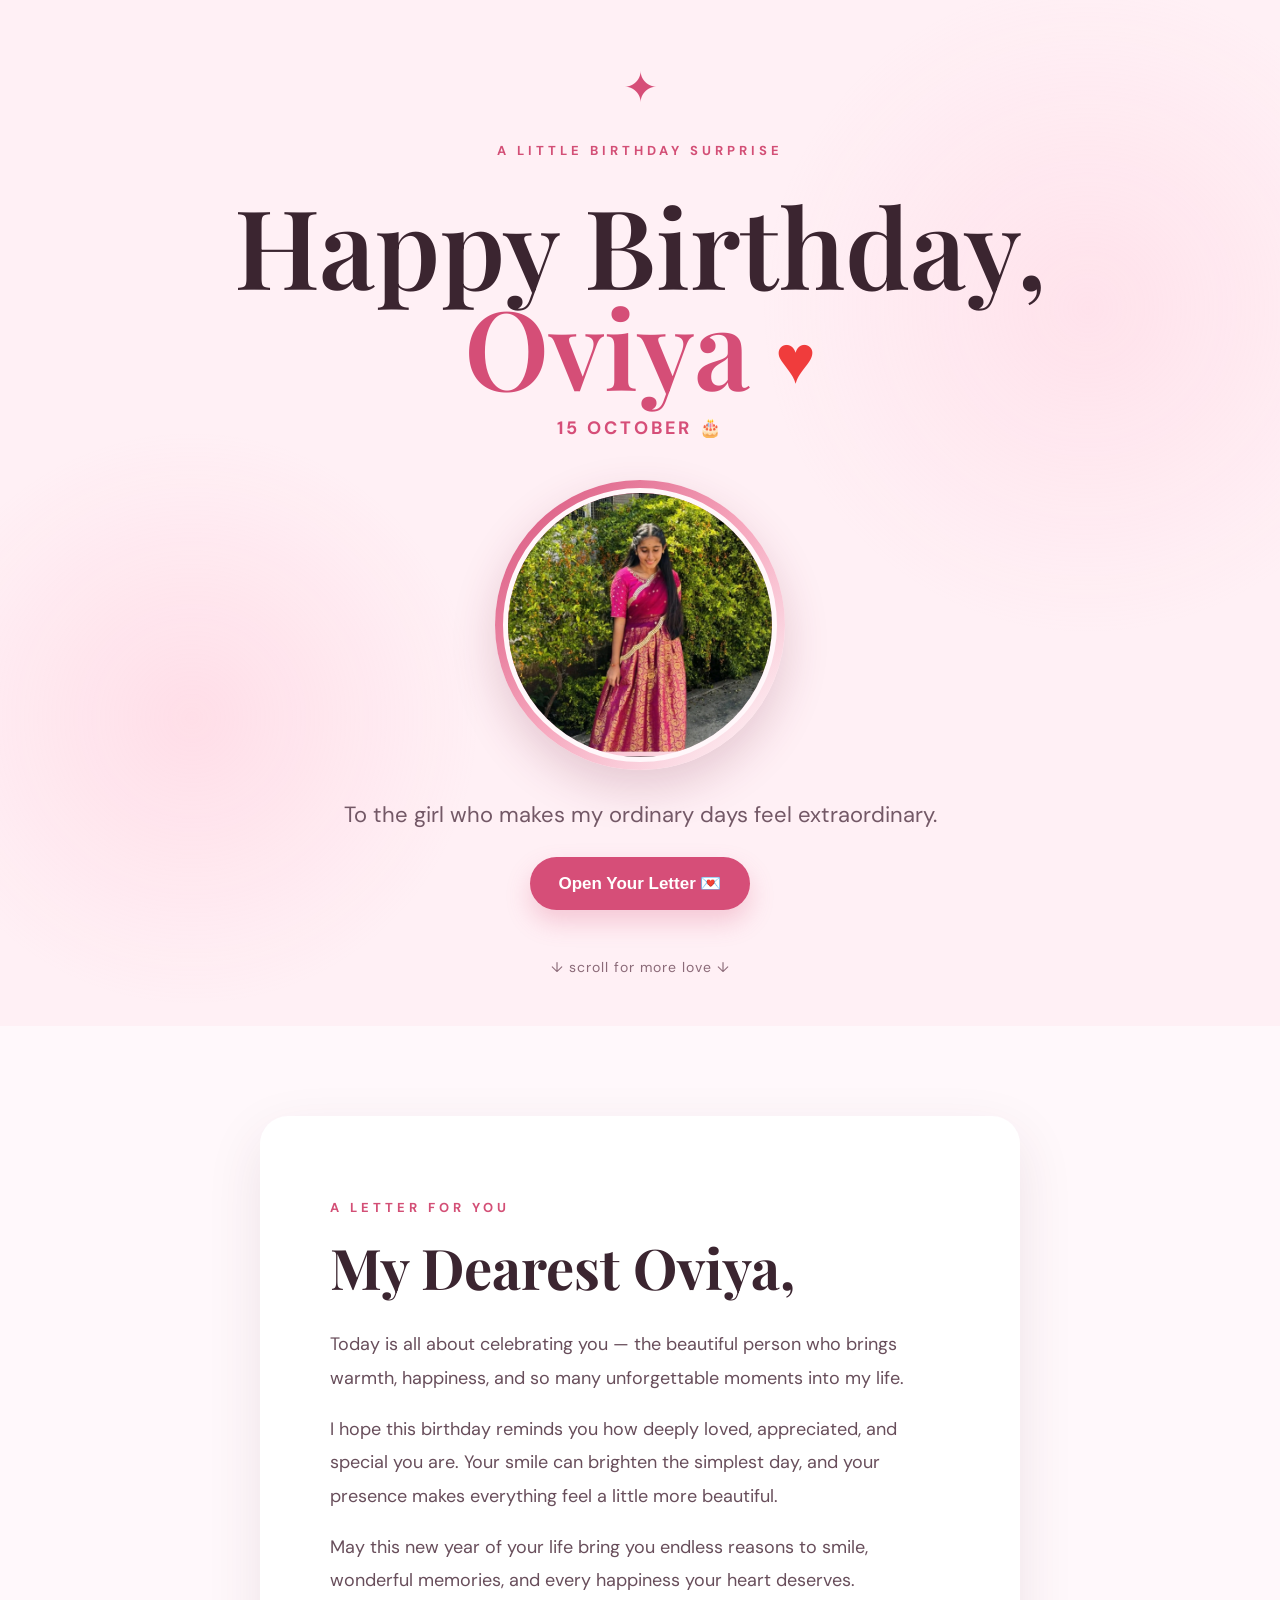
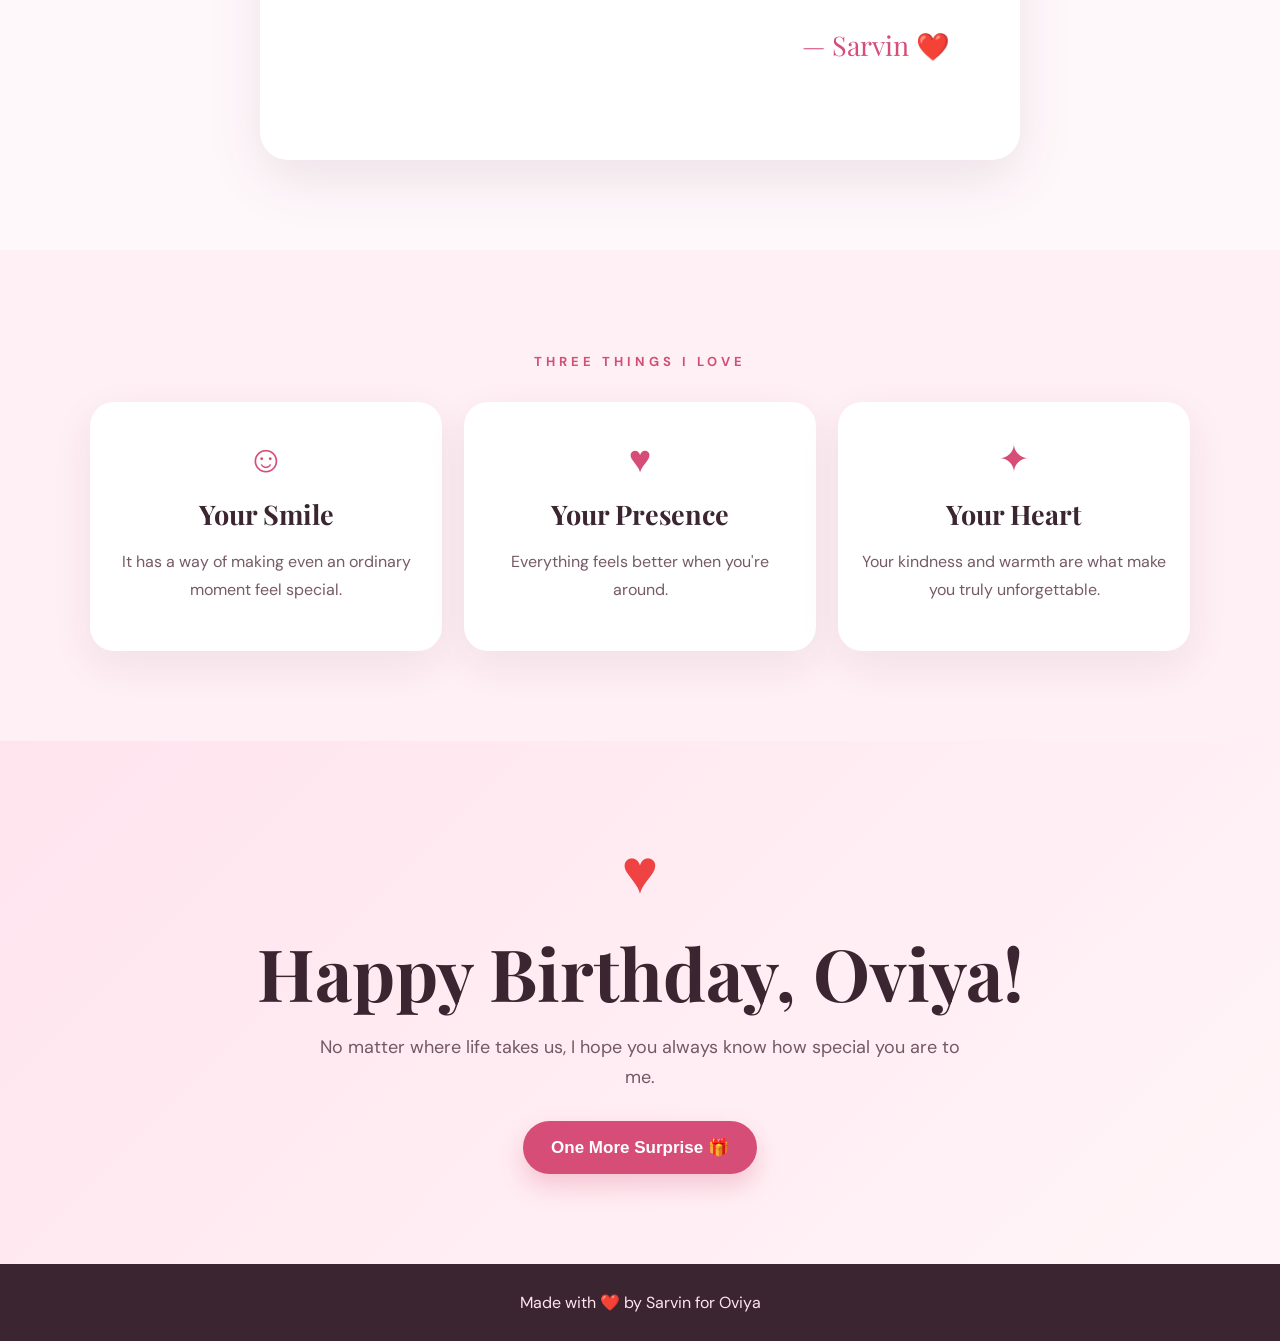
==== index (1).html @ b48a639b "Add files via upload" ====
<!DOCTYPE html>
<html lang="en">
<head>
  <meta charset="UTF-8">
  <meta name="viewport" content="width=device-width, initial-scale=1.0">
  <title>Happy Birthday Oviya ❤️</title>
  <link rel="preconnect" href="https://fonts.googleapis.com">
  <link rel="preconnect" href="https://fonts.gstatic.com" crossorigin>
  <link href="https://fonts.googleapis.com/css2?family=DM+Sans:wght@400;500;600;700&family=Playfair+Display:wght@500;600;700&display=swap" rel="stylesheet">
  <link rel="stylesheet" href="style.css">
</head>
<body>
  <div id="hearts-container" aria-hidden="true"></div>

  <main>
    <section class="hero">
      <div class="sparkle">✦</div>
      <p class="eyebrow">A LITTLE BIRTHDAY SURPRISE</p>

      <h1>Happy Birthday,<br><span>Oviya</span> <span class="big-heart">♥</span></h1>

      <p style="font-size:18px;font-weight:700;letter-spacing:3px;color:#d64e78;margin:8px 0 18px;">15 OCTOBER 🎂</p>

      <div class="photo-frame">
        <img src="oviya-photo.png" alt="Oviya" class="oviya-photo">
      </div>

      <p class="tagline">To the girl who makes my ordinary days feel extraordinary.</p>

      <button class="primary-btn" onclick="openLetter()">Open Your Letter 💌</button>
      <p class="scroll-hint">↓ scroll for more love ↓</p>
    </section>

    <section id="letter" class="letter-section">
      <div class="paper">
        <p class="section-label">A LETTER FOR YOU</p>
        <h2>My Dearest Oviya,</h2>
        <p>
          Today is all about celebrating you — the beautiful person who brings
          warmth, happiness, and so many unforgettable moments into my life.
        </p>
        <p>
          I hope this birthday reminds you how deeply loved, appreciated, and
          special you are. Your smile can brighten the simplest day, and your
          presence makes everything feel a little more beautiful.
        </p>
        <p>
          May this new year of your life bring you endless reasons to smile,
          wonderful memories, and every happiness your heart deserves.
        </p>
        <p class="signature">— Sarvin ❤️</p>
      </div>
    </section>

    <section class="cards-section">
      <p class="section-label">THREE THINGS I LOVE</p>
      <div class="cards">
        <article class="love-card">
          <div class="card-icon">☺</div>
          <h3>Your Smile</h3>
          <p>It has a way of making even an ordinary moment feel special.</p>
        </article>
        <article class="love-card">
          <div class="card-icon">♥</div>
          <h3>Your Presence</h3>
          <p>Everything feels better when you're around.</p>
        </article>
        <article class="love-card">
          <div class="card-icon">✦</div>
          <h3>Your Heart</h3>
          <p>Your kindness and warmth are what make you truly unforgettable.</p>
        </article>
      </div>
    </section>

    <section class="final-section">
      <div class="final-heart">♥</div>
      <h2>Happy Birthday, Oviya!</h2>
      <p>No matter where life takes us, I hope you always know how special you are to me.</p>
      <button class="surprise-btn" onclick="birthdaySurprise()">One More Surprise 🎁</button>
    </section>
  </main>

  <footer>Made with ❤️ by Sarvin for Oviya</footer>

  <div id="surpriseModal" class="modal" role="dialog" aria-modal="true" aria-labelledby="surpriseTitle">
    <div class="modal-card">
      <button class="close-btn" onclick="closeSurprise()" aria-label="Close">×</button>
      <div class="modal-heart">♥</div>
      <h2 id="surpriseTitle">Oviya, you are my favorite chapter. ❤️</h2>
      <p>Happy Birthday to someone who makes life a little more beautiful just by being in it.</p>
    </div>
  </div>

  <script src="script.js"></script>
</body>
</html>
---- style.css ----
* {
  box-sizing: border-box;
}

html {
  scroll-behavior: smooth;
}

body {
  margin: 0;
  background: #fff0f5;
  color: #3b2530;
  font-family: "DM Sans", sans-serif;
  overflow-x: hidden;
}

.hero {
  min-height: 100vh;
  padding: 60px 24px 36px;
  display: flex;
  flex-direction: column;
  align-items: center;
  justify-content: center;
  text-align: center;
  position: relative;
  background:
    radial-gradient(circle at 15% 70%, rgba(255, 169, 194, .25), transparent 22%),
    radial-gradient(circle at 85% 30%, rgba(255, 190, 210, .28), transparent 25%),
    #fff0f5;
}

.sparkle {
  color: #d64e78;
  font-size: 42px;
  margin-bottom: 14px;
  animation: float 3s ease-in-out infinite;
}

.eyebrow,
.section-label {
  letter-spacing: 4px;
  font-weight: 700;
  font-size: 13px;
  color: #d34f76;
}

h1,
h2 {
  font-family: "Playfair Display", serif;
}

h1 {
  font-size: clamp(58px, 10vw, 110px);
  line-height: .92;
  margin: 22px 0 12px;
  font-weight: 600;
}

h1 span:first-of-type {
  color: #d54e77;
}

.big-heart {
  color: #f03c3c;
  font-family: Arial, sans-serif;
  font-size: .62em;
  vertical-align: .12em;
  display: inline-block;
  animation: pulse 1.5s ease-in-out infinite;
}

.photo-frame {
  width: min(290px, 68vw);
  aspect-ratio: 1 / 1;
  border-radius: 50%;
  padding: 8px;
  margin: 22px 0 18px;
  background: linear-gradient(135deg, #d64e78, #f6a6bd, #fff);
  box-shadow: 0 18px 45px rgba(123, 39, 70, .20);
  animation: photoFloat 4s ease-in-out infinite;
}

.oviya-photo {
  width: 100%;
  height: 100%;
  display: block;
  object-fit: cover;
  object-position: center top;
  border-radius: 50%;
  border: 5px solid #fff7fa;
}

.tagline {
  font-size: clamp(16px, 2.3vw, 22px);
  color: #735866;
  margin: 12px 0 28px;
}

.primary-btn,
.surprise-btn {
  border: 0;
  border-radius: 999px;
  padding: 16px 28px;
  font-size: 17px;
  font-weight: 700;
  color: white;
  background: #d64e78;
  box-shadow: 0 12px 25px rgba(214, 78, 120, .25);
  cursor: pointer;
  transition: transform .2s ease, box-shadow .2s ease;
}

.primary-btn:hover,
.surprise-btn:hover {
  transform: translateY(-3px);
  box-shadow: 0 16px 30px rgba(214, 78, 120, .32);
}

.scroll-hint {
  margin-top: 48px;
  color: #8b6a78;
  font-size: 14px;
  letter-spacing: 1px;
}

.letter-section,
.cards-section,
.final-section {
  padding: 90px 24px;
}

.letter-section {
  background: #fff8fb;
}

.paper {
  max-width: 760px;
  margin: auto;
  padding: clamp(30px, 6vw, 70px);
  background: white;
  border-radius: 28px;
  box-shadow: 0 20px 55px rgba(80, 35, 55, .10);
}

.paper h2 {
  font-size: clamp(36px, 5vw, 56px);
  margin: 12px 0 24px;
}

.paper p:not(.section-label):not(.signature) {
  color: #684e5b;
  font-size: 18px;
  line-height: 1.85;
}

.signature {
  text-align: right;
  font-family: "Playfair Display", serif;
  font-size: 27px;
  color: #d64e78;
  margin-top: 30px;
}

.cards-section {
  text-align: center;
}

.cards {
  max-width: 1100px;
  margin: 32px auto 0;
  display: grid;
  grid-template-columns: repeat(3, 1fr);
  gap: 22px;
}

.love-card {
  background: white;
  padding: 32px 24px;
  border-radius: 24px;
  box-shadow: 0 14px 40px rgba(80, 35, 55, .08);
}

.card-icon {
  font-size: 38px;
  color: #d64e78;
}

.love-card h3 {
  font-family: "Playfair Display", serif;
  font-size: 27px;
  margin: 12px 0;
}

.love-card p {
  color: #765a67;
  line-height: 1.7;
}

.final-section {
  text-align: center;
  background: linear-gradient(135deg, #ffe4ee, #fff5f8);
}

.final-heart,
.modal-heart {
  color: #ef4242;
  font-size: 62px;
  animation: pulse 1.5s ease-in-out infinite;
}

.final-section h2 {
  font-size: clamp(42px, 7vw, 72px);
  margin: 12px 0;
}

.final-section p {
  max-width: 650px;
  margin: 0 auto 28px;
  color: #735866;
  font-size: 18px;
  line-height: 1.7;
}

footer {
  text-align: center;
  padding: 28px 18px;
  background: #3b2530;
  color: #ffe5ee;
}

#hearts-container {
  position: fixed;
  inset: 0;
  pointer-events: none;
  overflow: hidden;
  z-index: 5;
}

.heart {
  position: fixed;
  bottom: -50px;
  color: #e87a9a;
  opacity: .65;
  animation: rise linear forwards;
}

.modal {
  position: fixed;
  inset: 0;
  display: none;
  align-items: center;
  justify-content: center;
  padding: 20px;
  background: rgba(45, 18, 30, .58);
  z-index: 20;
}

.modal.show {
  display: flex;
}

.modal-card {
  position: relative;
  max-width: 520px;
  padding: 48px 32px 38px;
  text-align: center;
  background: #fff7fa;
  border-radius: 28px;
  box-shadow: 0 30px 80px rgba(0,0,0,.25);
}

.modal-card h2 {
  font-size: 34px;
  margin: 10px 0 14px;
}

.modal-card p {
  color: #735866;
  line-height: 1.7;
}

.close-btn {
  position: absolute;
  top: 12px;
  right: 16px;
  border: 0;
  background: transparent;
  font-size: 34px;
  color: #7c5867;
  cursor: pointer;
}

@keyframes rise {
  to {
    transform: translateY(-115vh) rotate(25deg);
    opacity: 0;
  }
}

@keyframes pulse {
  50% { transform: scale(1.08); }
}

@keyframes float {
  50% { transform: translateY(-8px); }
}

@keyframes photoFloat {
  50% { transform: translateY(-7px); }
}

@media (max-width: 760px) {
  .hero {
    padding-top: 38px;
  }

  .cards {
    grid-template-columns: 1fr;
    max-width: 520px;
  }

  .photo-frame {
    width: min(250px, 70vw);
  }
}
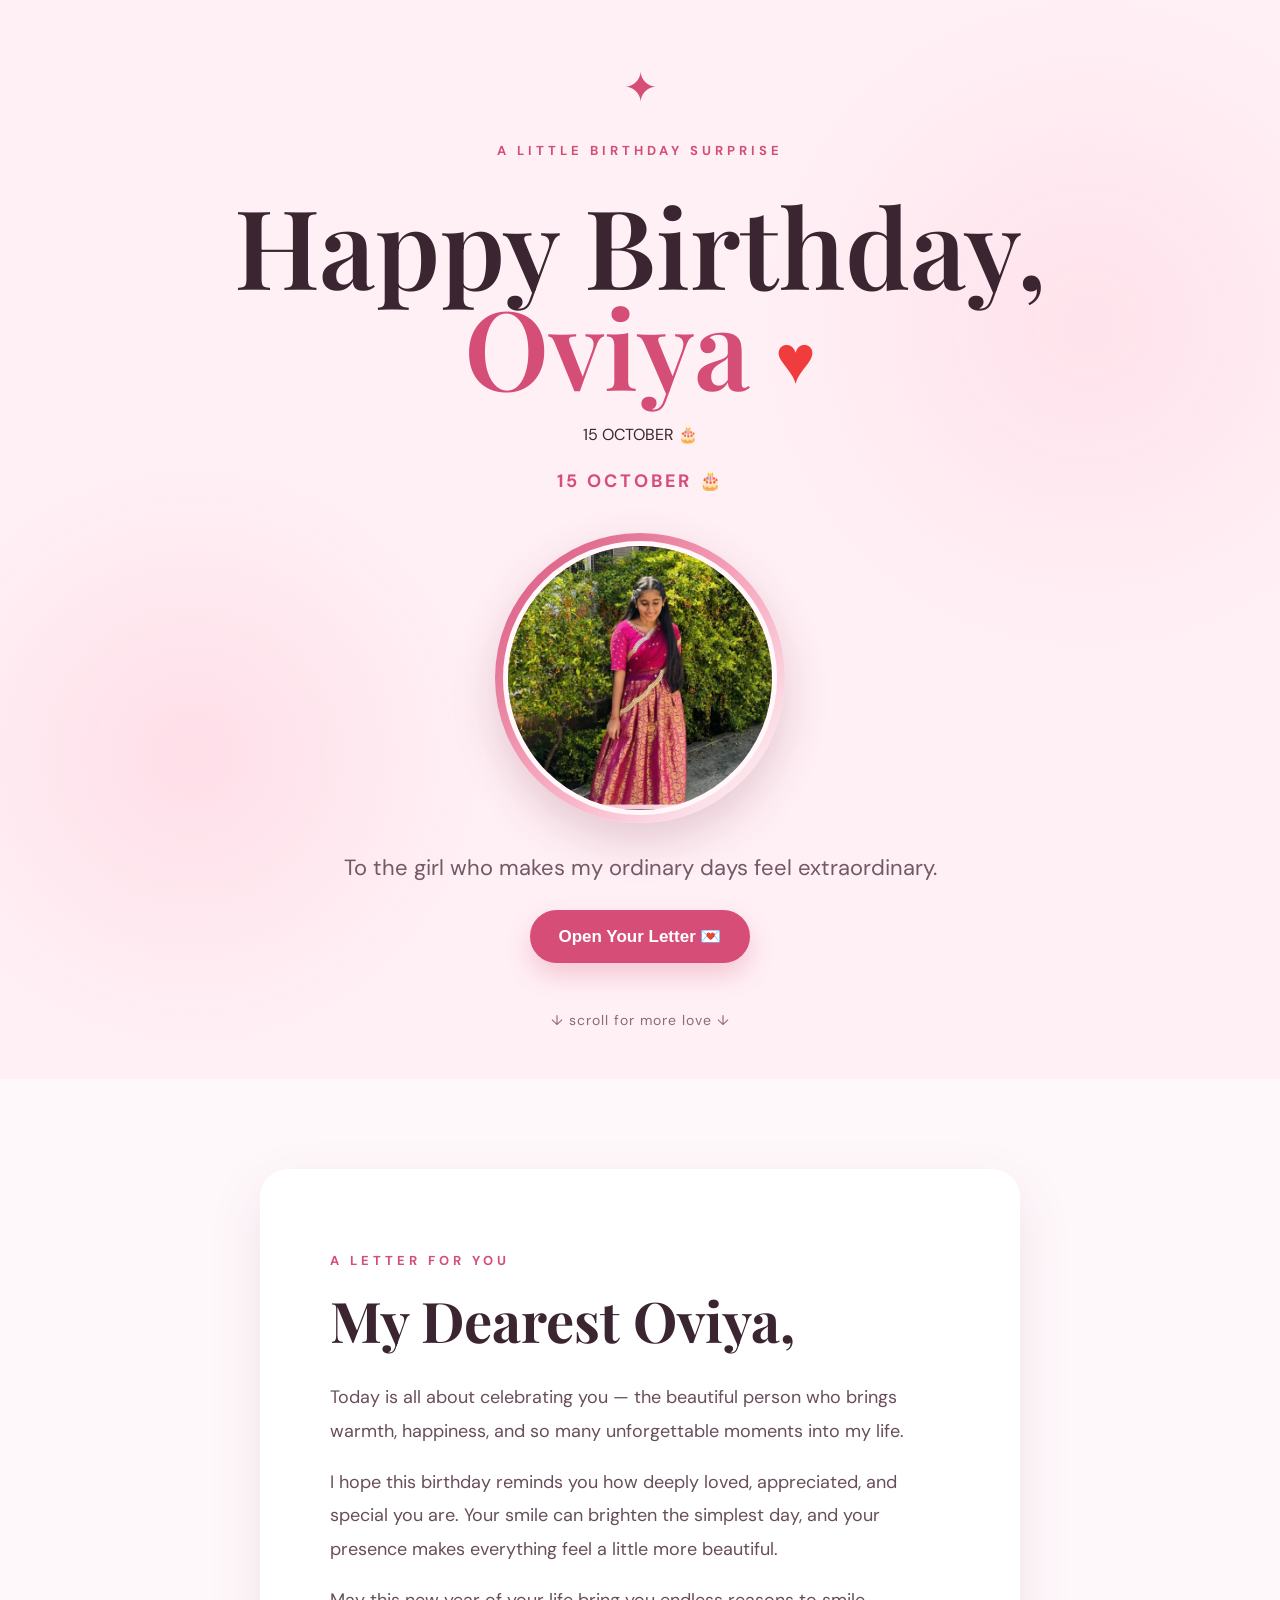
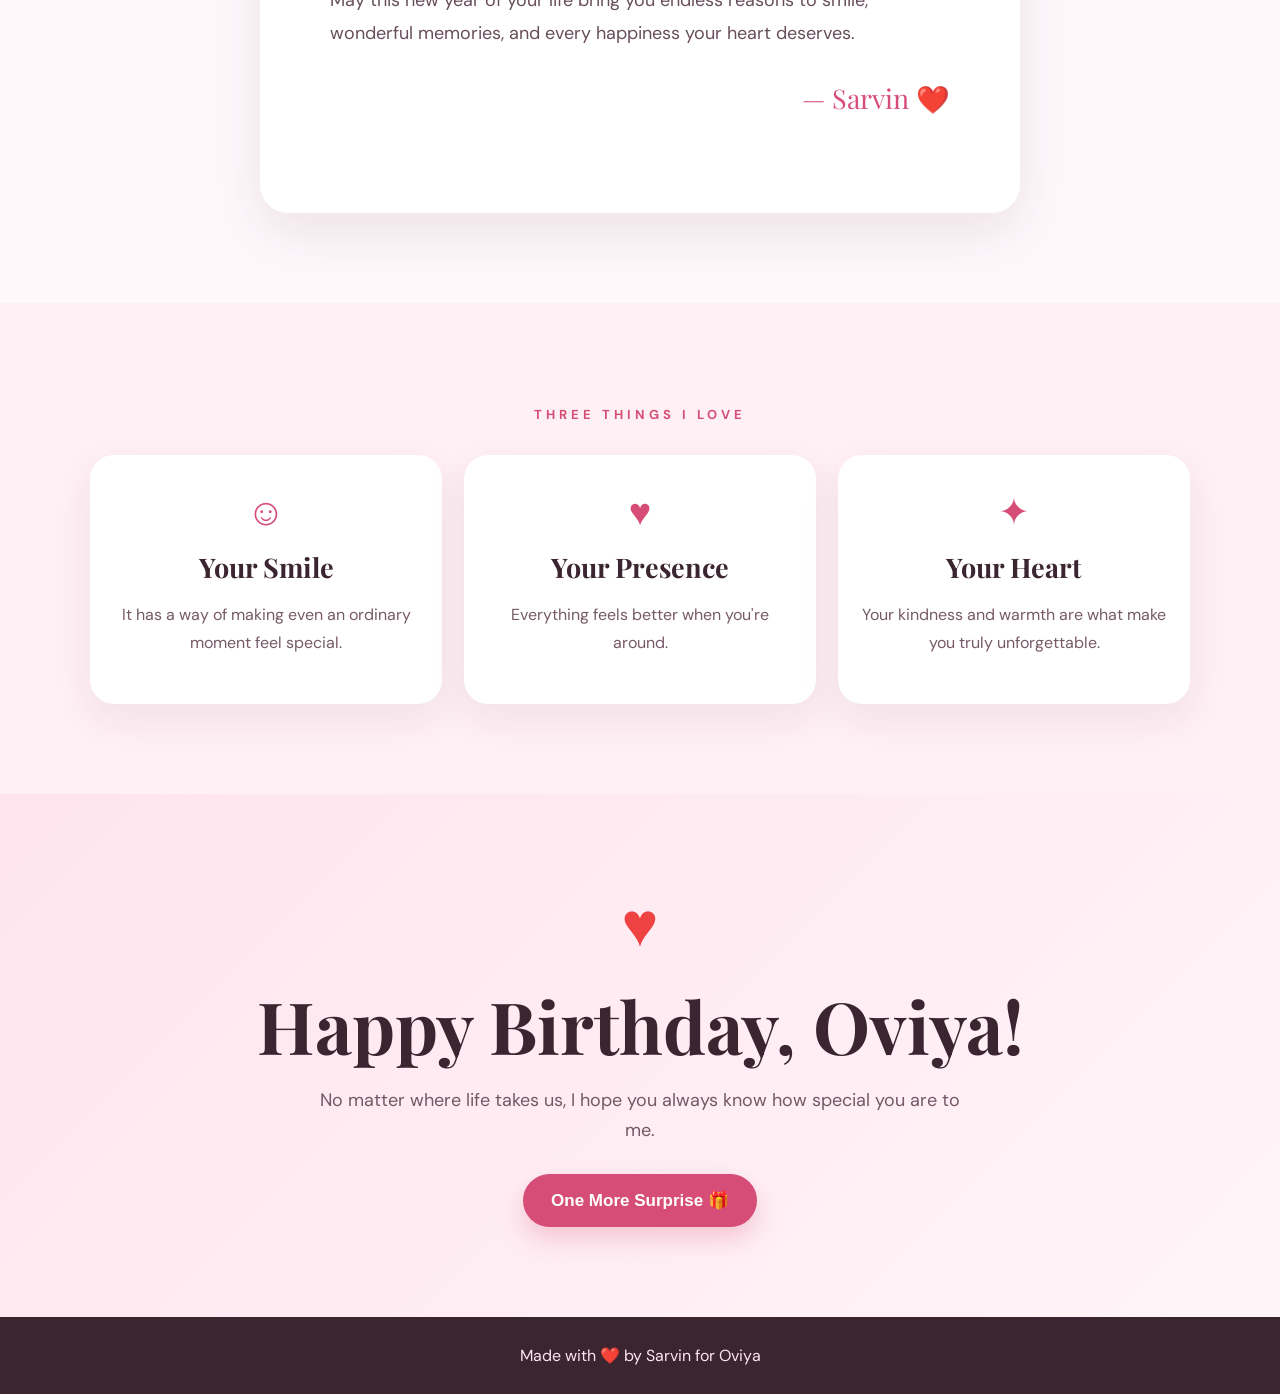
==== commit 48dc0fad: "Update index (1).html" ====
--- a/index (1).html
+++ b/index (1).html
@@ -18,7 +18,7 @@
       <p class="eyebrow">A LITTLE BIRTHDAY SURPRISE</p>
 
       <h1>Happy Birthday,<br><span>Oviya</span> <span class="big-heart">♥</span></h1>
-
+      <p>15 OCTOBER 🎂</p>
       <p style="font-size:18px;font-weight:700;letter-spacing:3px;color:#d64e78;margin:8px 0 18px;">15 OCTOBER 🎂</p>
 
       <div class="photo-frame">
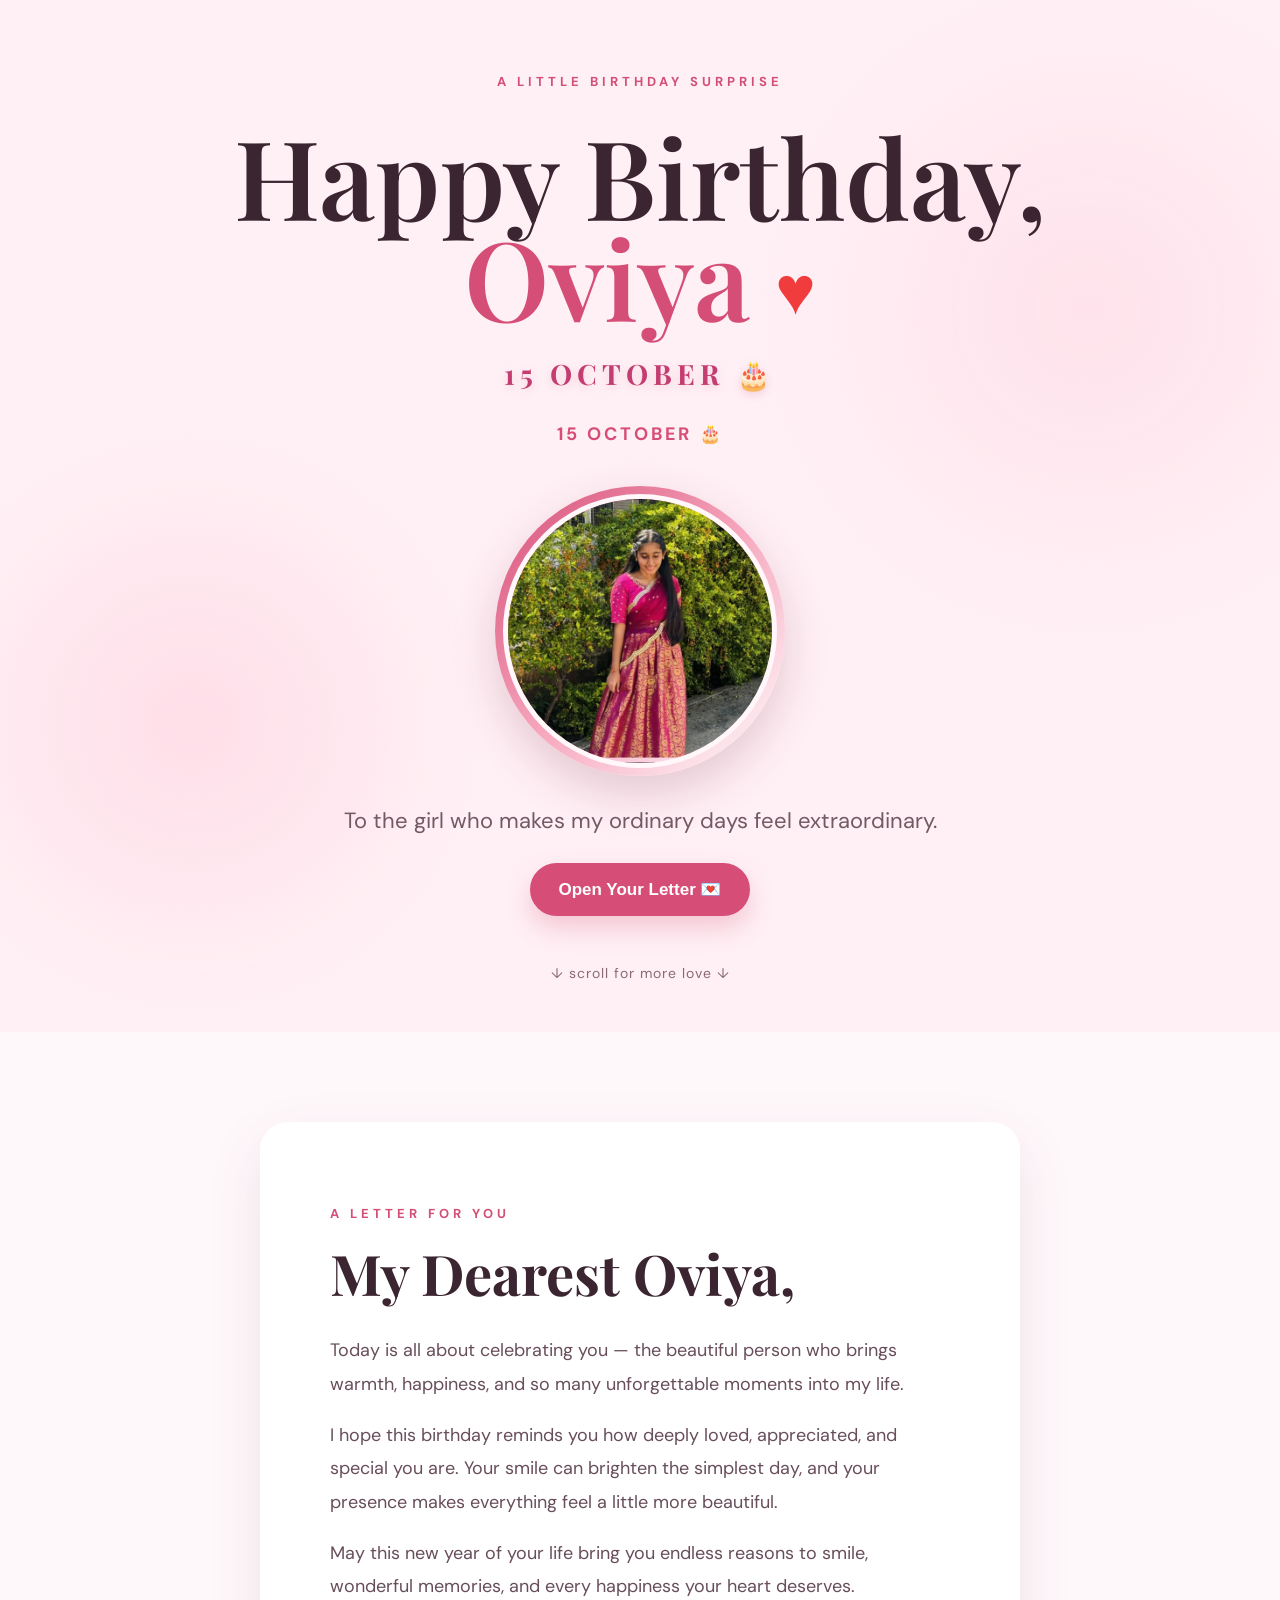
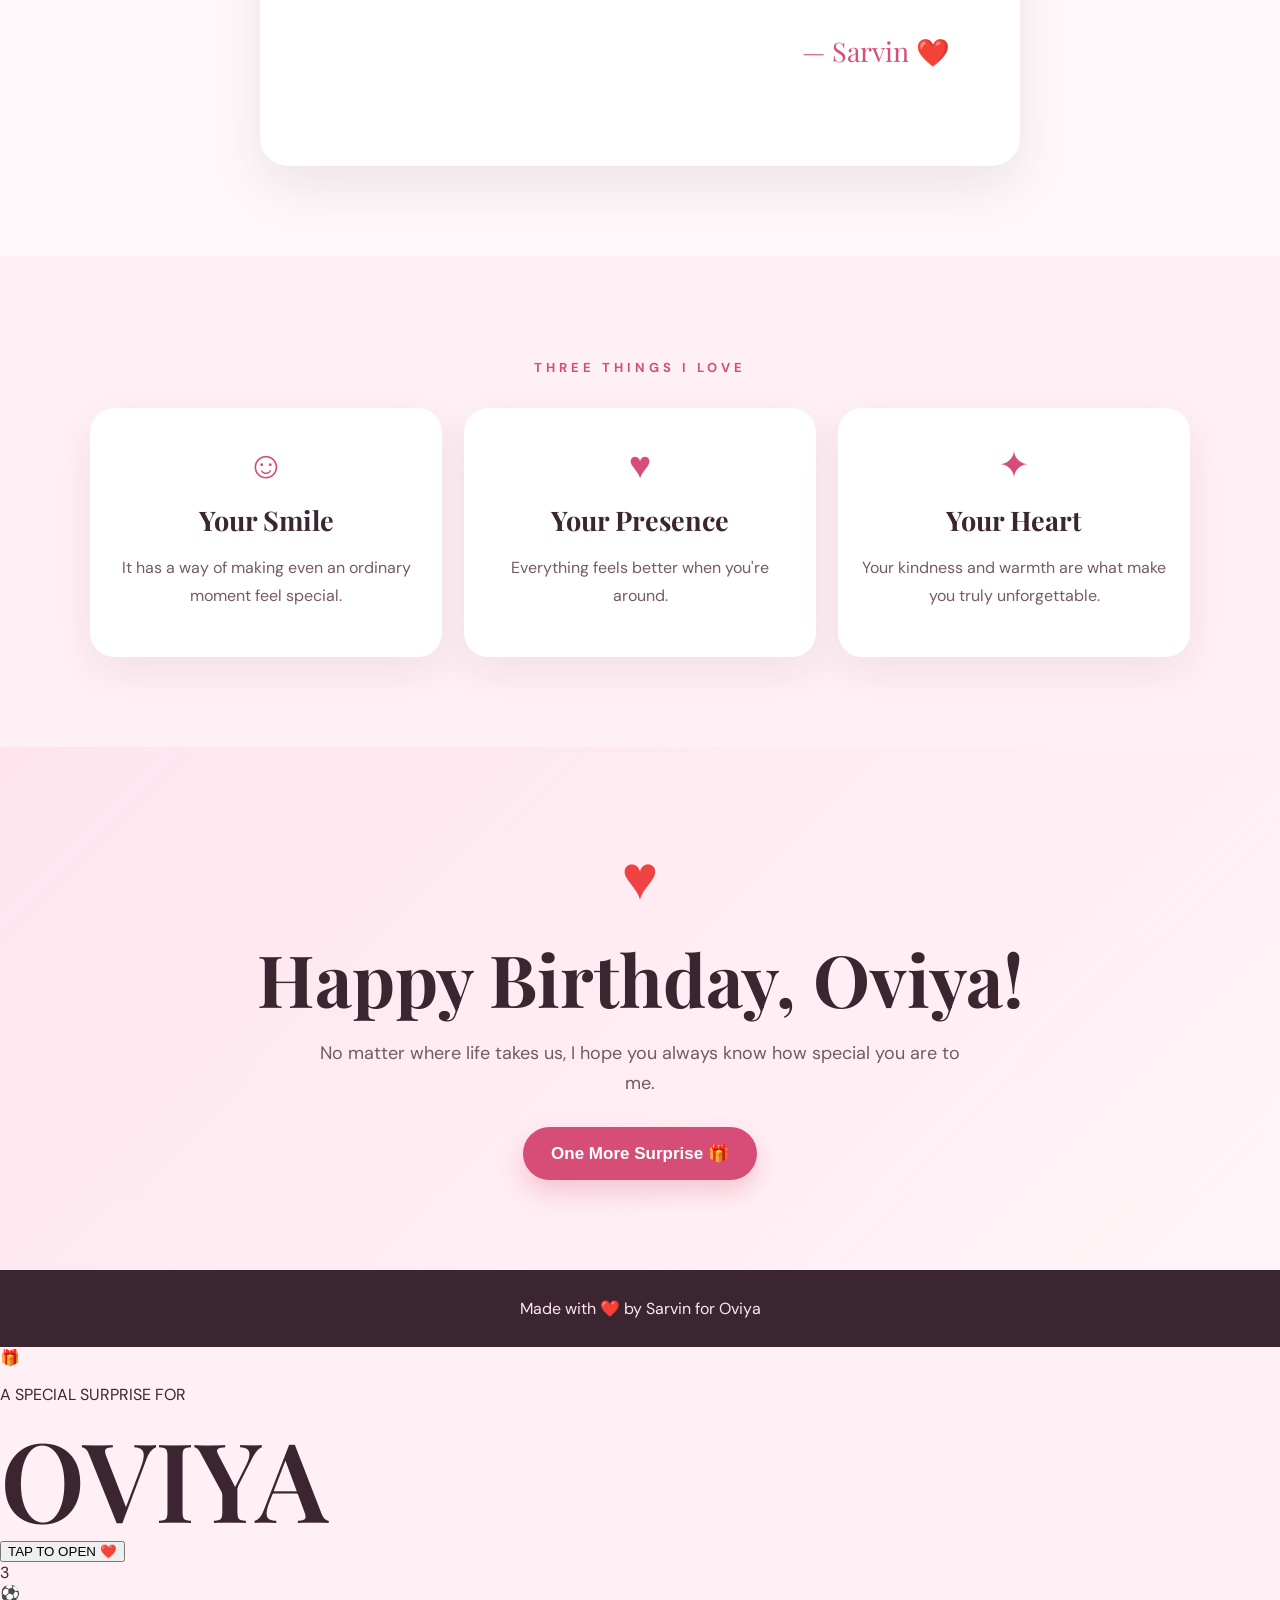
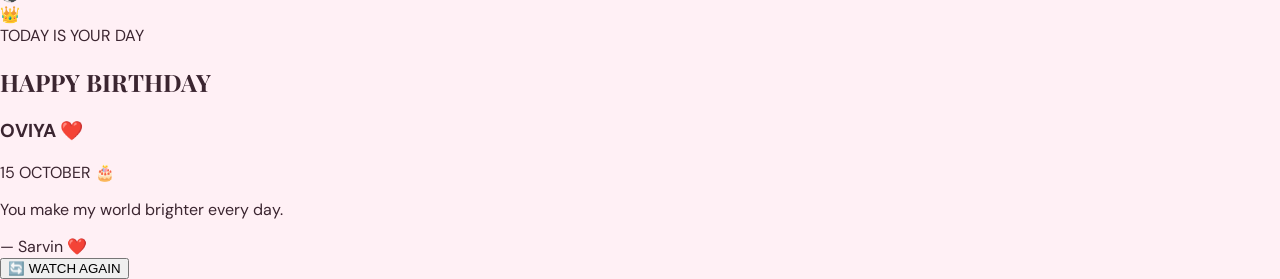
==== commit 7e9f5ea3: "Update index (1).html" ====
--- a/index (1).html
+++ b/index (1).html
@@ -95,3 +95,132 @@
   <script src="script.js"></script>
 </body>
 </html>
+<!DOCTYPE html>
+<html lang="en">
+<head>
+  <meta charset="UTF-8">
+  <meta name="viewport" content="width=device-width, initial-scale=1.0">
+
+  <title>Happy Birthday Oviya ❤️</title>
+
+  <link rel="preconnect" href="https://fonts.googleapis.com">
+  <link rel="preconnect" href="https://fonts.gstatic.com" crossorigin>
+
+  <link href="https://fonts.googleapis.com/css2?family=Bebas+Neue&family=Montserrat:wght@400;600;700;800;900&display=swap" rel="stylesheet">
+
+  <link rel="stylesheet" href="style.css">
+</head>
+
+<body>
+
+  <!-- INTRO -->
+  <section class="intro" id="intro">
+
+    <div class="stars"></div>
+
+    <div class="intro-content">
+      <div class="gift">🎁</div>
+
+      <p class="intro-label">A SPECIAL SURPRISE FOR</p>
+
+      <h1>OVIYA</h1>
+
+      <button onclick="startCelebration()">
+        TAP TO OPEN ❤️
+      </button>
+    </div>
+
+  </section>
+
+
+  <!-- CELEBRATION -->
+  <section class="celebration" id="celebration">
+
+    <div class="flash" id="flash"></div>
+
+    <div class="countdown" id="countdown">3</div>
+
+    <!-- Football field -->
+    <div class="field">
+
+      <div class="field-line"></div>
+      <div class="center-circle"></div>
+
+    </div>
+
+
+    <!-- ORIGINAL STYLIZED FOOTBALLER -->
+    <div class="player" id="player">
+
+      <div class="head"></div>
+
+      <div class="hair"></div>
+
+      <div class="body"></div>
+
+      <div class="arm arm-left"></div>
+      <div class="arm arm-right"></div>
+
+      <div class="leg leg-left"></div>
+      <div class="leg leg-right"></div>
+
+    </div>
+
+
+    <!-- BALL -->
+    <div class="ball" id="ball">⚽</div>
+
+
+    <!-- LANDING EFFECT -->
+    <div class="shockwave shock1"></div>
+    <div class="shockwave shock2"></div>
+    <div class="shockwave shock3"></div>
+
+
+    <!-- FINAL MESSAGE -->
+    <div class="final-message" id="finalMessage">
+
+      <div class="crown">👑</div>
+
+      <div class="small-title">
+        TODAY IS YOUR DAY
+      </div>
+
+      <h2>
+        HAPPY
+        <span>BIRTHDAY</span>
+      </h2>
+
+      <h3>OVIYA ❤️</h3>
+
+      <div class="date">
+        15 OCTOBER 🎂
+      </div>
+
+      <p>
+        You make my world brighter every day.
+      </p>
+
+      <div class="love">
+        — Sarvin ❤️
+      </div>
+
+    </div>
+
+
+    <!-- PARTICLES -->
+    <div id="particles"></div>
+
+
+    <!-- REPLAY -->
+    <button class="replay" onclick="startCelebration()">
+      🔄 WATCH AGAIN
+    </button>
+
+  </section>
+
+
+  <script src="script.js"></script>
+
+</body>
+</html>
--- a/style.css
+++ b/style.css
@@ -323,3 +323,107 @@
     width: min(250px, 70vw);
   }
 }
+.hero h1 + p {
+  font-family: "Playfair Display", serif;
+  font-size: 28px;
+  font-weight: 700;
+  letter-spacing: 5px;
+  color: #c43d70;
+  margin: 16px 0 22px;
+  text-transform: uppercase;
+  text-shadow: 0 3px 10px rgba(196, 61, 112, 0.18);
+}
+/* ✨ SPECIAL DAY ANIMATIONS ✨ */
+
+/* Birthday date glow */
+.birthday-date {
+  font-family: "Playfair Display", Georgia, serif;
+  font-size: 28px;
+  font-weight: 700;
+  letter-spacing: 5px;
+  color: #c43d70;
+  margin: 16px 0 22px;
+  text-transform: uppercase;
+  animation: dateGlow 2s ease-in-out infinite alternate;
+}
+
+@keyframes dateGlow {
+  from {
+    transform: scale(1);
+    text-shadow: 0 0 5px rgba(196, 61, 112, 0.2);
+  }
+  to {
+    transform: scale(1.06);
+    text-shadow:
+      0 0 10px rgba(196, 61, 112, 0.35),
+      0 0 25px rgba(246, 166, 189, 0.45);
+  }
+}
+
+/* Floating sparkles */
+.sparkle {
+  position: fixed;
+  pointer-events: none;
+  z-index: 999;
+  animation: sparkleFloat 4s linear forwards;
+}
+
+@keyframes sparkleFloat {
+  0% {
+    opacity: 0;
+    transform: translateY(30px) scale(0.3) rotate(0deg);
+  }
+
+  20% {
+    opacity: 1;
+  }
+
+  100% {
+    opacity: 0;
+    transform: translateY(-100vh) scale(1.2) rotate(360deg);
+  }
+}
+
+/* Gentle floating photo */
+.photo-frame {
+  animation:
+    photoFloat 4s ease-in-out infinite,
+    photoGlow 3s ease-in-out infinite alternate;
+}
+
+@keyframes photoGlow {
+  from {
+    box-shadow: 0 18px 45px rgba(123, 39, 70, 0.20);
+  }
+
+  to {
+    box-shadow:
+      0 18px 55px rgba(214, 78, 120, 0.35),
+      0 0 30px rgba(246, 166, 189, 0.25);
+  }
+}
+
+/* Romantic card entrance */
+.card {
+  animation: cardReveal 1s ease both;
+}
+
+.card:nth-child(2) {
+  animation-delay: 0.2s;
+}
+
+.card:nth-child(3) {
+  animation-delay: 0.4s;
+}
+
+@keyframes cardReveal {
+  from {
+    opacity: 0;
+    transform: translateY(35px);
+  }
+
+  to {
+    opacity: 1;
+    transform: translateY(0);
+  }
+}
--- a/style.css
+++ b/style.css
@@ -323,3 +323,107 @@
     width: min(250px, 70vw);
   }
 }
+.hero h1 + p {
+  font-family: "Playfair Display", serif;
+  font-size: 28px;
+  font-weight: 700;
+  letter-spacing: 5px;
+  color: #c43d70;
+  margin: 16px 0 22px;
+  text-transform: uppercase;
+  text-shadow: 0 3px 10px rgba(196, 61, 112, 0.18);
+}
+/* ✨ SPECIAL DAY ANIMATIONS ✨ */
+
+/* Birthday date glow */
+.birthday-date {
+  font-family: "Playfair Display", Georgia, serif;
+  font-size: 28px;
+  font-weight: 700;
+  letter-spacing: 5px;
+  color: #c43d70;
+  margin: 16px 0 22px;
+  text-transform: uppercase;
+  animation: dateGlow 2s ease-in-out infinite alternate;
+}
+
+@keyframes dateGlow {
+  from {
+    transform: scale(1);
+    text-shadow: 0 0 5px rgba(196, 61, 112, 0.2);
+  }
+  to {
+    transform: scale(1.06);
+    text-shadow:
+      0 0 10px rgba(196, 61, 112, 0.35),
+      0 0 25px rgba(246, 166, 189, 0.45);
+  }
+}
+
+/* Floating sparkles */
+.sparkle {
+  position: fixed;
+  pointer-events: none;
+  z-index: 999;
+  animation: sparkleFloat 4s linear forwards;
+}
+
+@keyframes sparkleFloat {
+  0% {
+    opacity: 0;
+    transform: translateY(30px) scale(0.3) rotate(0deg);
+  }
+
+  20% {
+    opacity: 1;
+  }
+
+  100% {
+    opacity: 0;
+    transform: translateY(-100vh) scale(1.2) rotate(360deg);
+  }
+}
+
+/* Gentle floating photo */
+.photo-frame {
+  animation:
+    photoFloat 4s ease-in-out infinite,
+    photoGlow 3s ease-in-out infinite alternate;
+}
+
+@keyframes photoGlow {
+  from {
+    box-shadow: 0 18px 45px rgba(123, 39, 70, 0.20);
+  }
+
+  to {
+    box-shadow:
+      0 18px 55px rgba(214, 78, 120, 0.35),
+      0 0 30px rgba(246, 166, 189, 0.25);
+  }
+}
+
+/* Romantic card entrance */
+.card {
+  animation: cardReveal 1s ease both;
+}
+
+.card:nth-child(2) {
+  animation-delay: 0.2s;
+}
+
+.card:nth-child(3) {
+  animation-delay: 0.4s;
+}
+
+@keyframes cardReveal {
+  from {
+    opacity: 0;
+    transform: translateY(35px);
+  }
+
+  to {
+    opacity: 1;
+    transform: translateY(0);
+  }
+}
